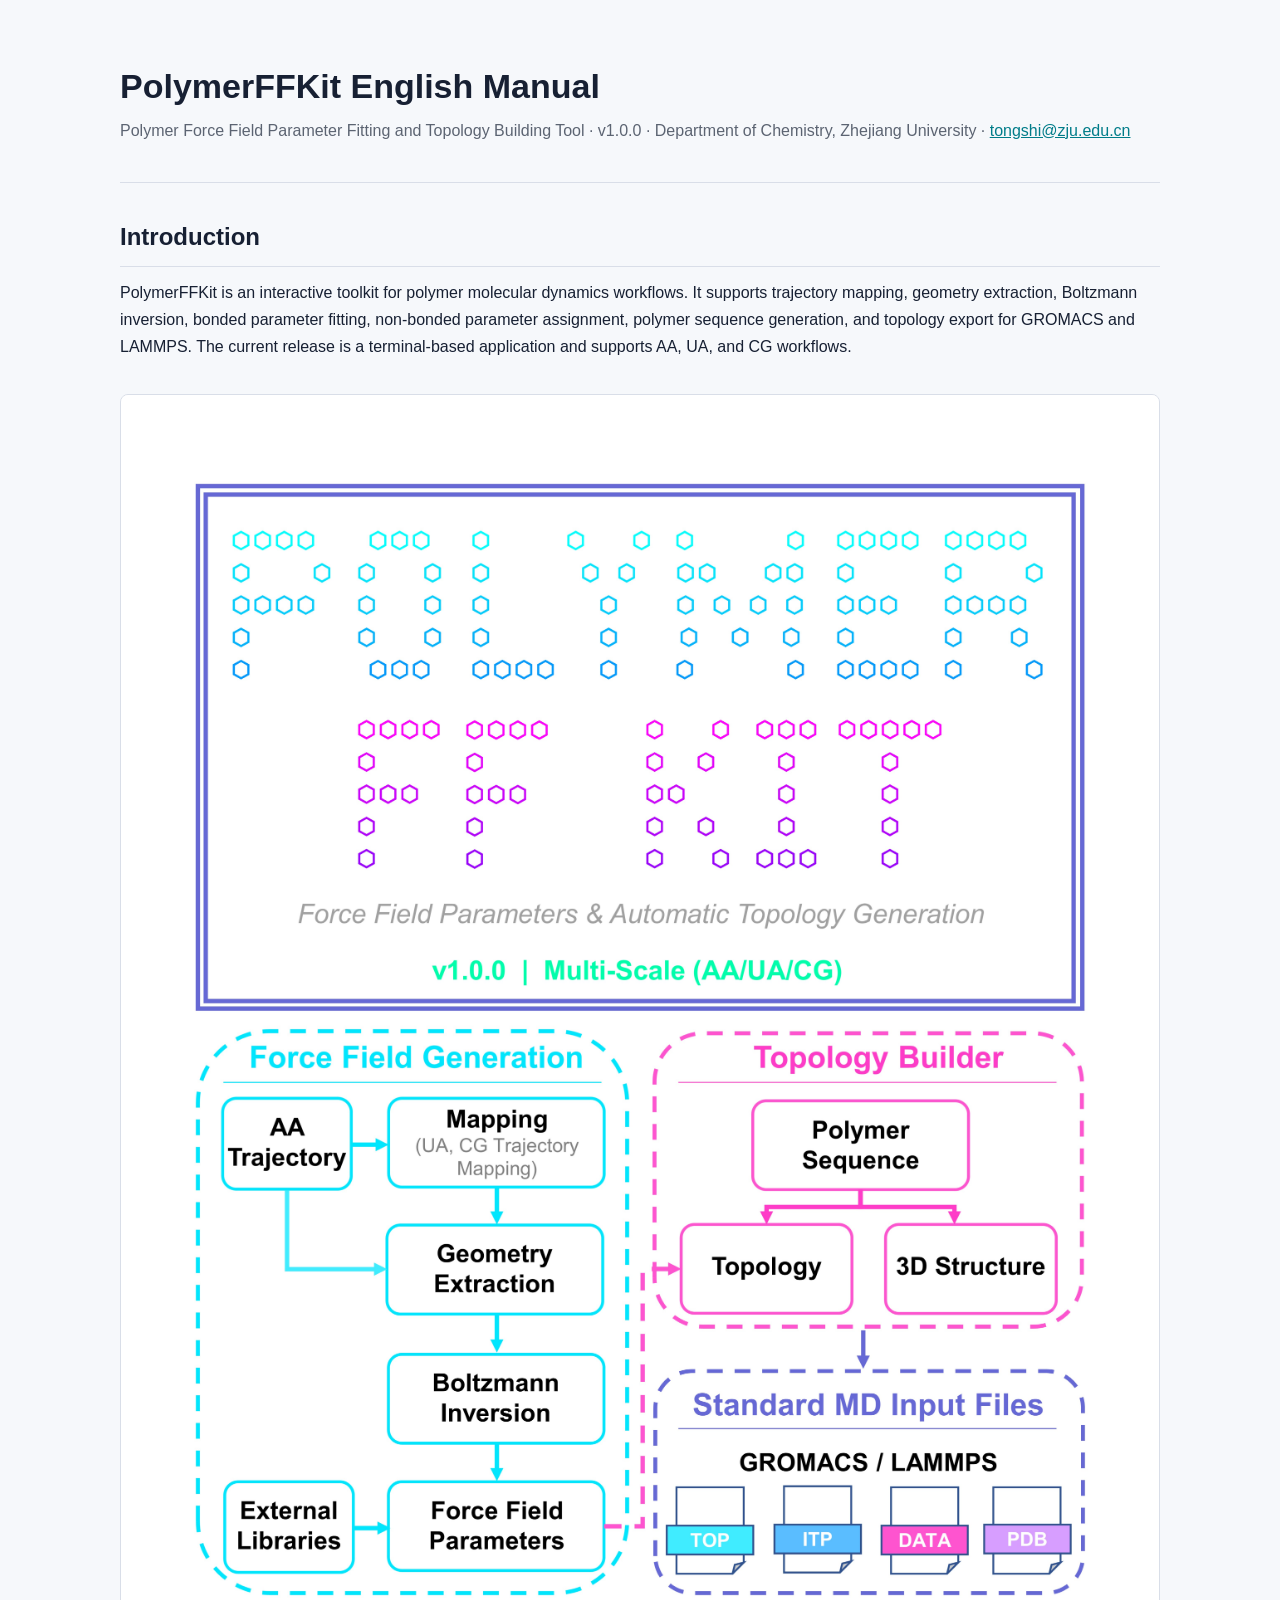
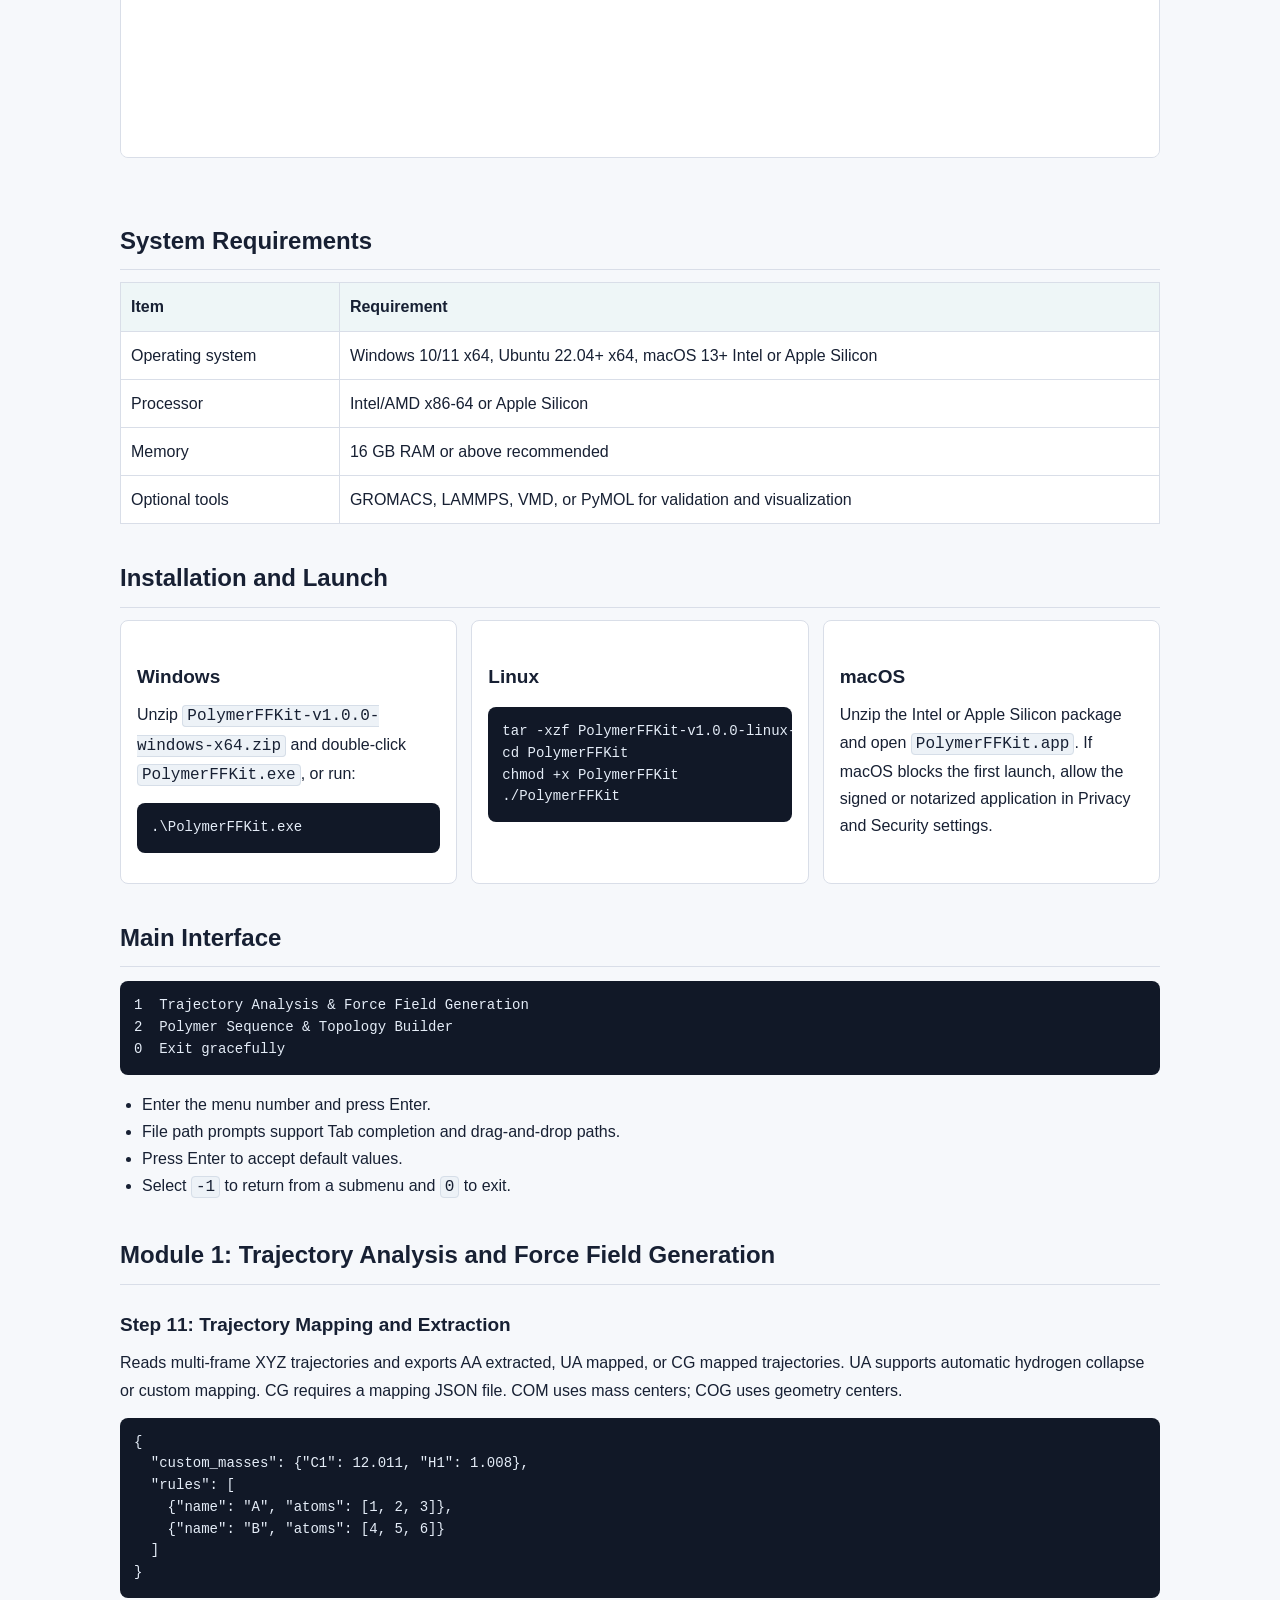
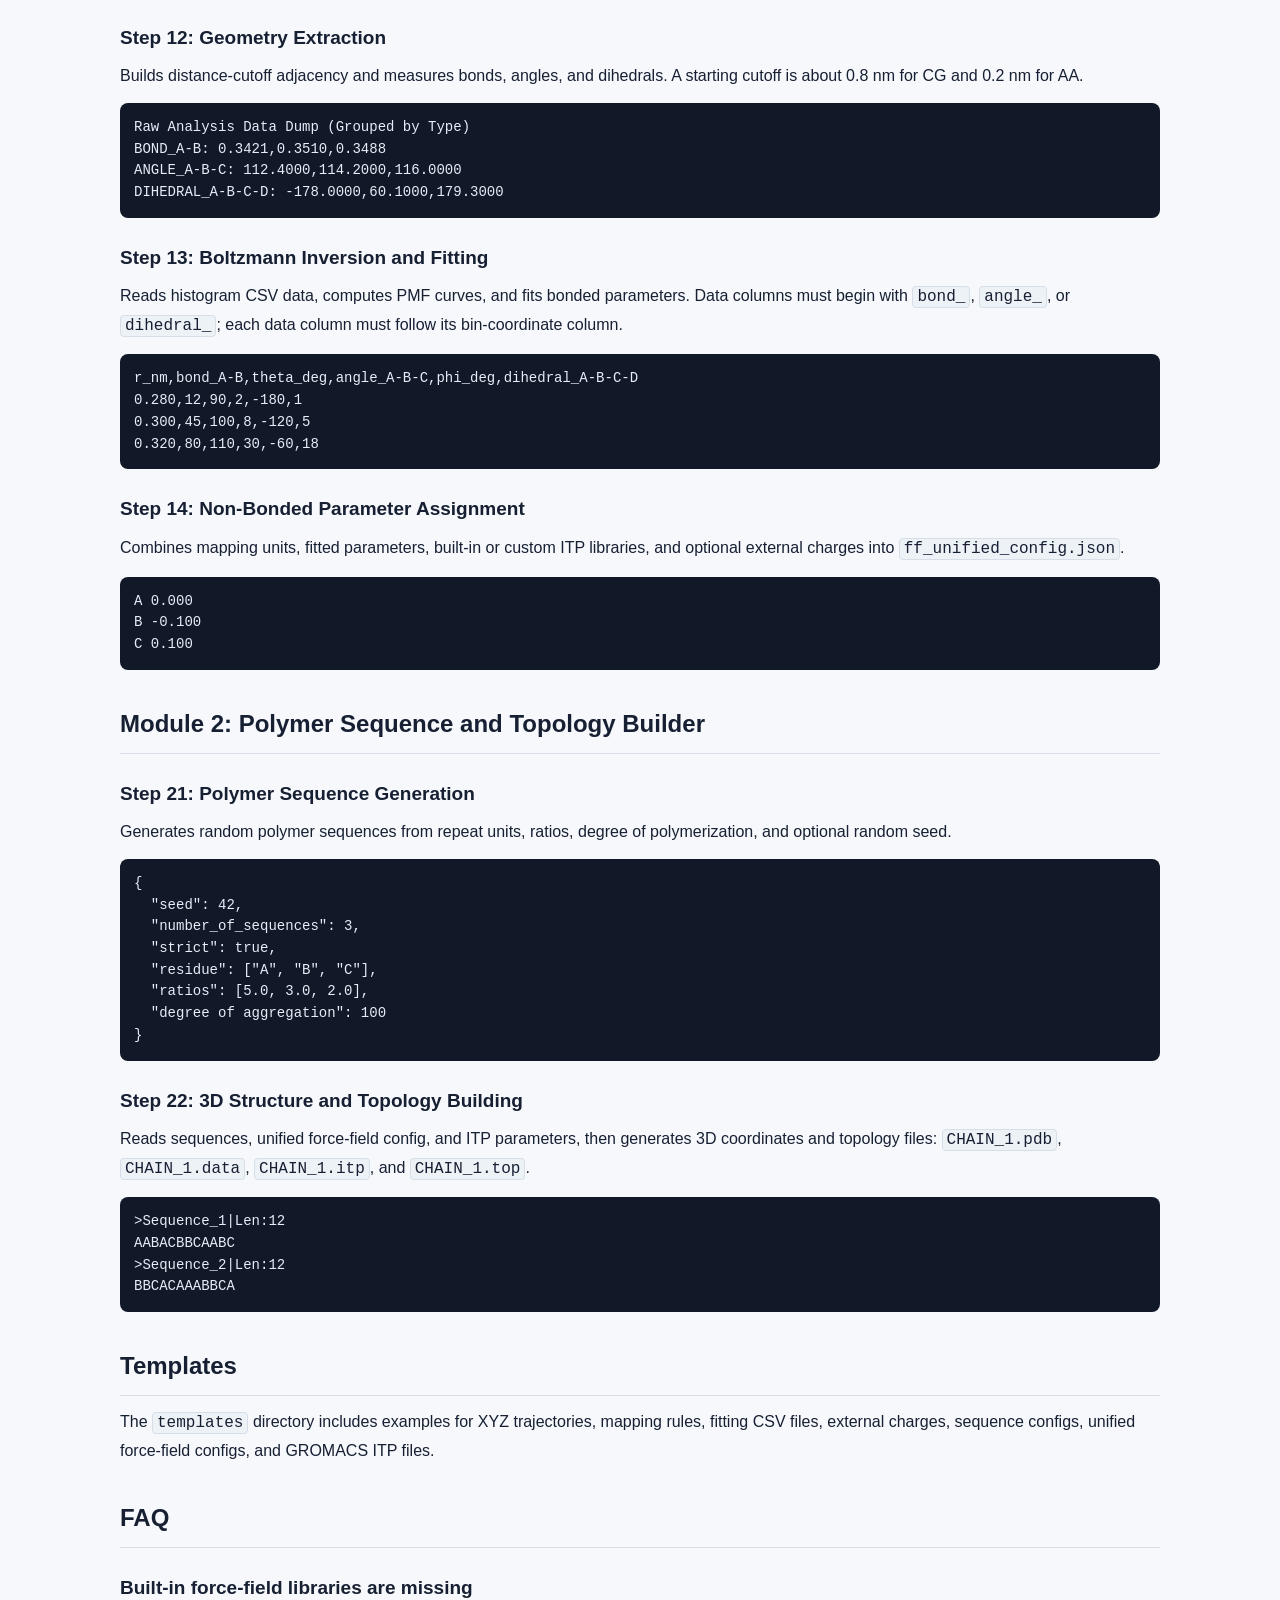
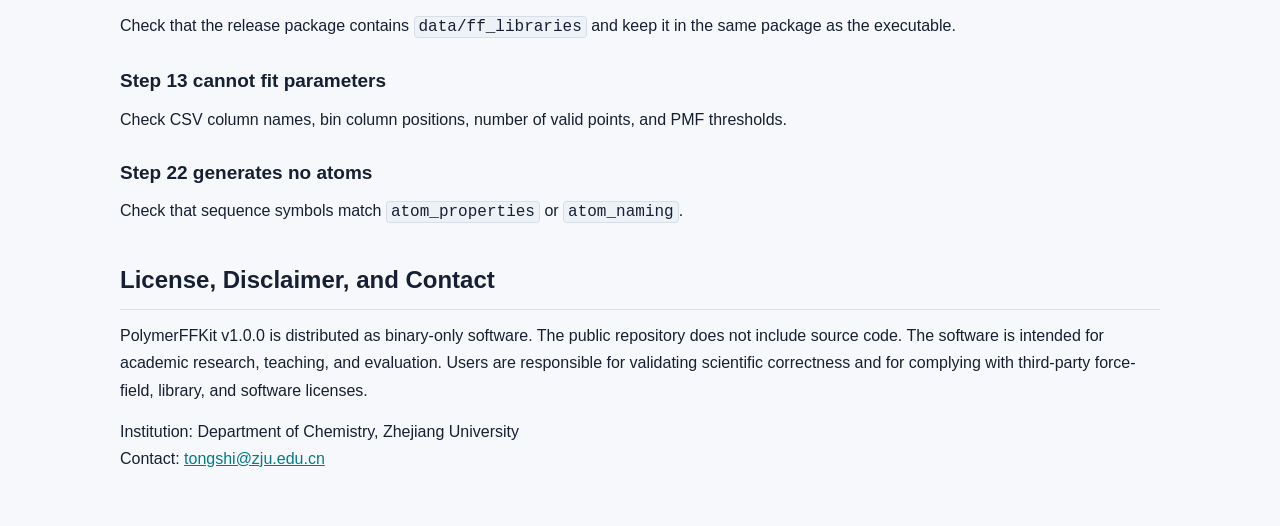
==== manual/English_Manual.html @ 78f0bc70 "Publish PolymerFFKit website" ====
<!doctype html>
<html lang="en">
<head>
  <meta charset="utf-8">
  <meta name="viewport" content="width=device-width, initial-scale=1">
  <title>PolymerFFKit English Manual</title>
  <style>
    :root{color-scheme:light;--ink:#172033;--muted:#5c6472;--line:#d9dee8;--accent:#007c89;--bg:#f6f8fb;--panel:#ffffff}
    *{box-sizing:border-box}
    body{margin:0;background:var(--bg);color:var(--ink);font:16px/1.7 -apple-system,BlinkMacSystemFont,"Segoe UI",Arial,sans-serif}
    main{max-width:1080px;margin:0 auto;padding:32px 20px 64px}
    header{padding:34px 0 24px;border-bottom:1px solid var(--line)}
    h1{font-size:34px;line-height:1.2;margin:0 0 10px}
    h2{font-size:24px;margin:34px 0 12px;border-bottom:1px solid var(--line);padding-bottom:8px}
    h3{font-size:19px;margin:24px 0 8px}
    p{margin:8px 0 14px}
    a{color:var(--accent)}
    .meta{color:var(--muted)}
    .hero{width:100%;border:1px solid var(--line);border-radius:8px;margin:20px 0;background:#fff}
    .grid{display:grid;grid-template-columns:repeat(auto-fit,minmax(240px,1fr));gap:14px}
    .box{background:var(--panel);border:1px solid var(--line);border-radius:8px;padding:16px}
    table{border-collapse:collapse;width:100%;background:#fff;margin:12px 0}
    th,td{border:1px solid var(--line);padding:10px;text-align:left;vertical-align:top}
    th{background:#eef6f7}
    code{background:#edf2f7;border:1px solid #d6dee8;border-radius:4px;padding:1px 4px;font-family:Consolas,monospace}
    pre{overflow:auto;background:#111827;color:#e5edf8;border-radius:8px;padding:14px;font:14px/1.55 Consolas,monospace}
    ul,ol{padding-left:22px}
    @media print{body{background:#fff}main{max-width:none;padding:0}a{color:#000}.box{break-inside:avoid}}
  </style>
</head>
<body>
<main>
  <header>
    <h1>PolymerFFKit English Manual</h1>
    <p class="meta">Polymer Force Field Parameter Fitting and Topology Building Tool · v1.0.0 · Department of Chemistry, Zhejiang University · <a href="mailto:tongshi@zju.edu.cn">tongshi@zju.edu.cn</a></p>
  </header>

  <section>
    <h2>Introduction</h2>
    <p>PolymerFFKit is an interactive toolkit for polymer molecular dynamics workflows. It supports trajectory mapping, geometry extraction, Boltzmann inversion, bonded parameter fitting, non-bonded parameter assignment, polymer sequence generation, and topology export for GROMACS and LAMMPS. The current release is a terminal-based application and supports AA, UA, and CG workflows.</p>
    <img class="hero" src="main-workflow.jpg" alt="PolymerFFKit main page and workflow">
  </section>

  <section>
    <h2>System Requirements</h2>
    <table>
      <tr><th>Item</th><th>Requirement</th></tr>
      <tr><td>Operating system</td><td>Windows 10/11 x64, Ubuntu 22.04+ x64, macOS 13+ Intel or Apple Silicon</td></tr>
      <tr><td>Processor</td><td>Intel/AMD x86-64 or Apple Silicon</td></tr>
      <tr><td>Memory</td><td>16 GB RAM or above recommended</td></tr>
      <tr><td>Optional tools</td><td>GROMACS, LAMMPS, VMD, or PyMOL for validation and visualization</td></tr>
    </table>
  </section>

  <section>
    <h2>Installation and Launch</h2>
    <div class="grid">
      <div class="box">
        <h3>Windows</h3>
        <p>Unzip <code>PolymerFFKit-v1.0.0-windows-x64.zip</code> and double-click <code>PolymerFFKit.exe</code>, or run:</p>
        <pre>.\PolymerFFKit.exe</pre>
      </div>
      <div class="box">
        <h3>Linux</h3>
        <pre>tar -xzf PolymerFFKit-v1.0.0-linux-x64.tar.gz
cd PolymerFFKit
chmod +x PolymerFFKit
./PolymerFFKit</pre>
      </div>
      <div class="box">
        <h3>macOS</h3>
        <p>Unzip the Intel or Apple Silicon package and open <code>PolymerFFKit.app</code>. If macOS blocks the first launch, allow the signed or notarized application in Privacy and Security settings.</p>
      </div>
    </div>
  </section>

  <section>
    <h2>Main Interface</h2>
    <pre>1  Trajectory Analysis & Force Field Generation
2  Polymer Sequence & Topology Builder
0  Exit gracefully</pre>
    <ul>
      <li>Enter the menu number and press Enter.</li>
      <li>File path prompts support Tab completion and drag-and-drop paths.</li>
      <li>Press Enter to accept default values.</li>
      <li>Select <code>-1</code> to return from a submenu and <code>0</code> to exit.</li>
    </ul>
  </section>

  <section>
    <h2>Module 1: Trajectory Analysis and Force Field Generation</h2>
    <h3>Step 11: Trajectory Mapping and Extraction</h3>
    <p>Reads multi-frame XYZ trajectories and exports AA extracted, UA mapped, or CG mapped trajectories. UA supports automatic hydrogen collapse or custom mapping. CG requires a mapping JSON file. COM uses mass centers; COG uses geometry centers.</p>
    <pre>{
  "custom_masses": {"C1": 12.011, "H1": 1.008},
  "rules": [
    {"name": "A", "atoms": [1, 2, 3]},
    {"name": "B", "atoms": [4, 5, 6]}
  ]
}</pre>

    <h3>Step 12: Geometry Extraction</h3>
    <p>Builds distance-cutoff adjacency and measures bonds, angles, and dihedrals. A starting cutoff is about 0.8 nm for CG and 0.2 nm for AA.</p>
    <pre>Raw Analysis Data Dump (Grouped by Type)
BOND_A-B: 0.3421,0.3510,0.3488
ANGLE_A-B-C: 112.4000,114.2000,116.0000
DIHEDRAL_A-B-C-D: -178.0000,60.1000,179.3000</pre>

    <h3>Step 13: Boltzmann Inversion and Fitting</h3>
    <p>Reads histogram CSV data, computes PMF curves, and fits bonded parameters. Data columns must begin with <code>bond_</code>, <code>angle_</code>, or <code>dihedral_</code>; each data column must follow its bin-coordinate column.</p>
    <pre>r_nm,bond_A-B,theta_deg,angle_A-B-C,phi_deg,dihedral_A-B-C-D
0.280,12,90,2,-180,1
0.300,45,100,8,-120,5
0.320,80,110,30,-60,18</pre>

    <h3>Step 14: Non-Bonded Parameter Assignment</h3>
    <p>Combines mapping units, fitted parameters, built-in or custom ITP libraries, and optional external charges into <code>ff_unified_config.json</code>.</p>
    <pre>A 0.000
B -0.100
C 0.100</pre>
  </section>

  <section>
    <h2>Module 2: Polymer Sequence and Topology Builder</h2>
    <h3>Step 21: Polymer Sequence Generation</h3>
    <p>Generates random polymer sequences from repeat units, ratios, degree of polymerization, and optional random seed.</p>
    <pre>{
  "seed": 42,
  "number_of_sequences": 3,
  "strict": true,
  "residue": ["A", "B", "C"],
  "ratios": [5.0, 3.0, 2.0],
  "degree of aggregation": 100
}</pre>

    <h3>Step 22: 3D Structure and Topology Building</h3>
    <p>Reads sequences, unified force-field config, and ITP parameters, then generates 3D coordinates and topology files: <code>CHAIN_1.pdb</code>, <code>CHAIN_1.data</code>, <code>CHAIN_1.itp</code>, and <code>CHAIN_1.top</code>.</p>
    <pre>&gt;Sequence_1|Len:12
AABACBBCAABC
&gt;Sequence_2|Len:12
BBCACAAABBCA</pre>
  </section>

  <section>
    <h2>Templates</h2>
    <p>The <code>templates</code> directory includes examples for XYZ trajectories, mapping rules, fitting CSV files, external charges, sequence configs, unified force-field configs, and GROMACS ITP files.</p>
  </section>

  <section>
    <h2>FAQ</h2>
    <h3>Built-in force-field libraries are missing</h3>
    <p>Check that the release package contains <code>data/ff_libraries</code> and keep it in the same package as the executable.</p>
    <h3>Step 13 cannot fit parameters</h3>
    <p>Check CSV column names, bin column positions, number of valid points, and PMF thresholds.</p>
    <h3>Step 22 generates no atoms</h3>
    <p>Check that sequence symbols match <code>atom_properties</code> or <code>atom_naming</code>.</p>
  </section>

  <section>
    <h2>License, Disclaimer, and Contact</h2>
    <p>PolymerFFKit v1.0.0 is distributed as binary-only software. The public repository does not include source code. The software is intended for academic research, teaching, and evaluation. Users are responsible for validating scientific correctness and for complying with third-party force-field, library, and software licenses.</p>
    <p>Institution: Department of Chemistry, Zhejiang University<br>Contact: <a href="mailto:tongshi@zju.edu.cn">tongshi@zju.edu.cn</a></p>
  </section>
</main>
</body>
</html>
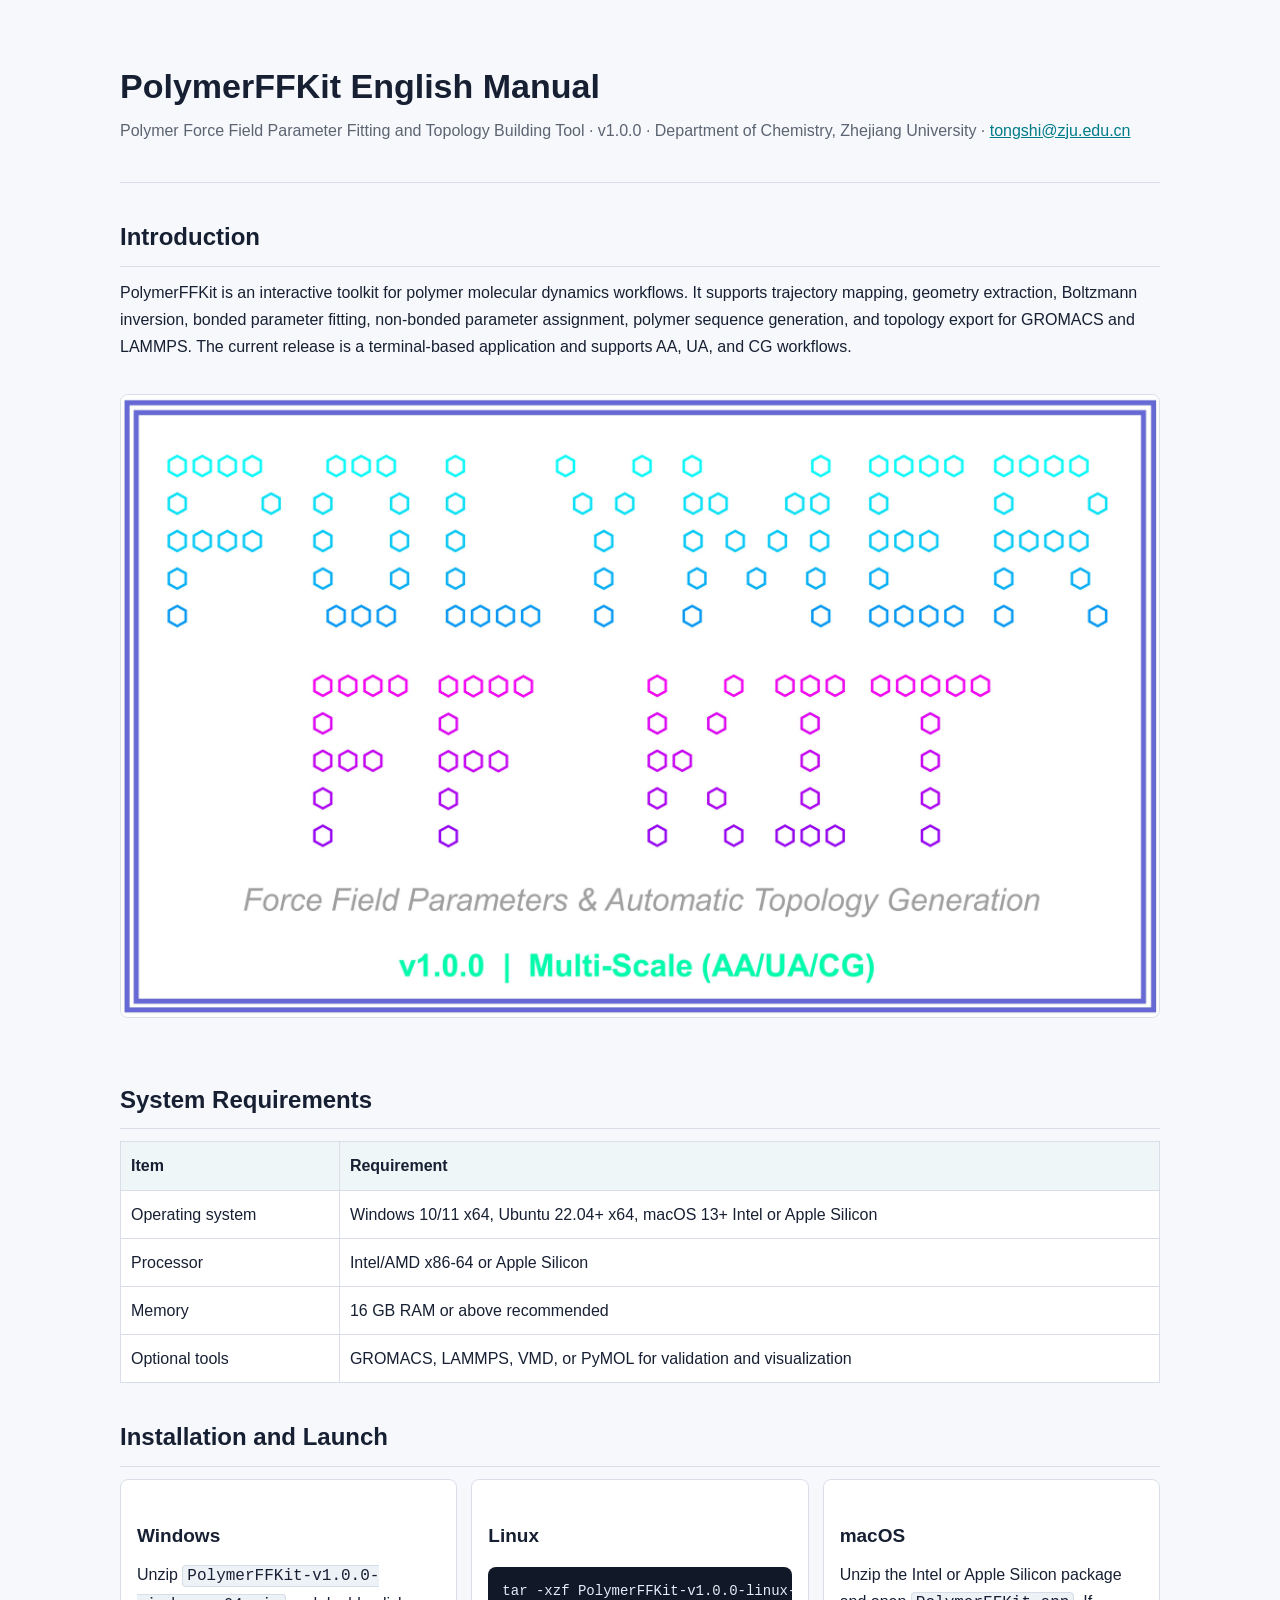
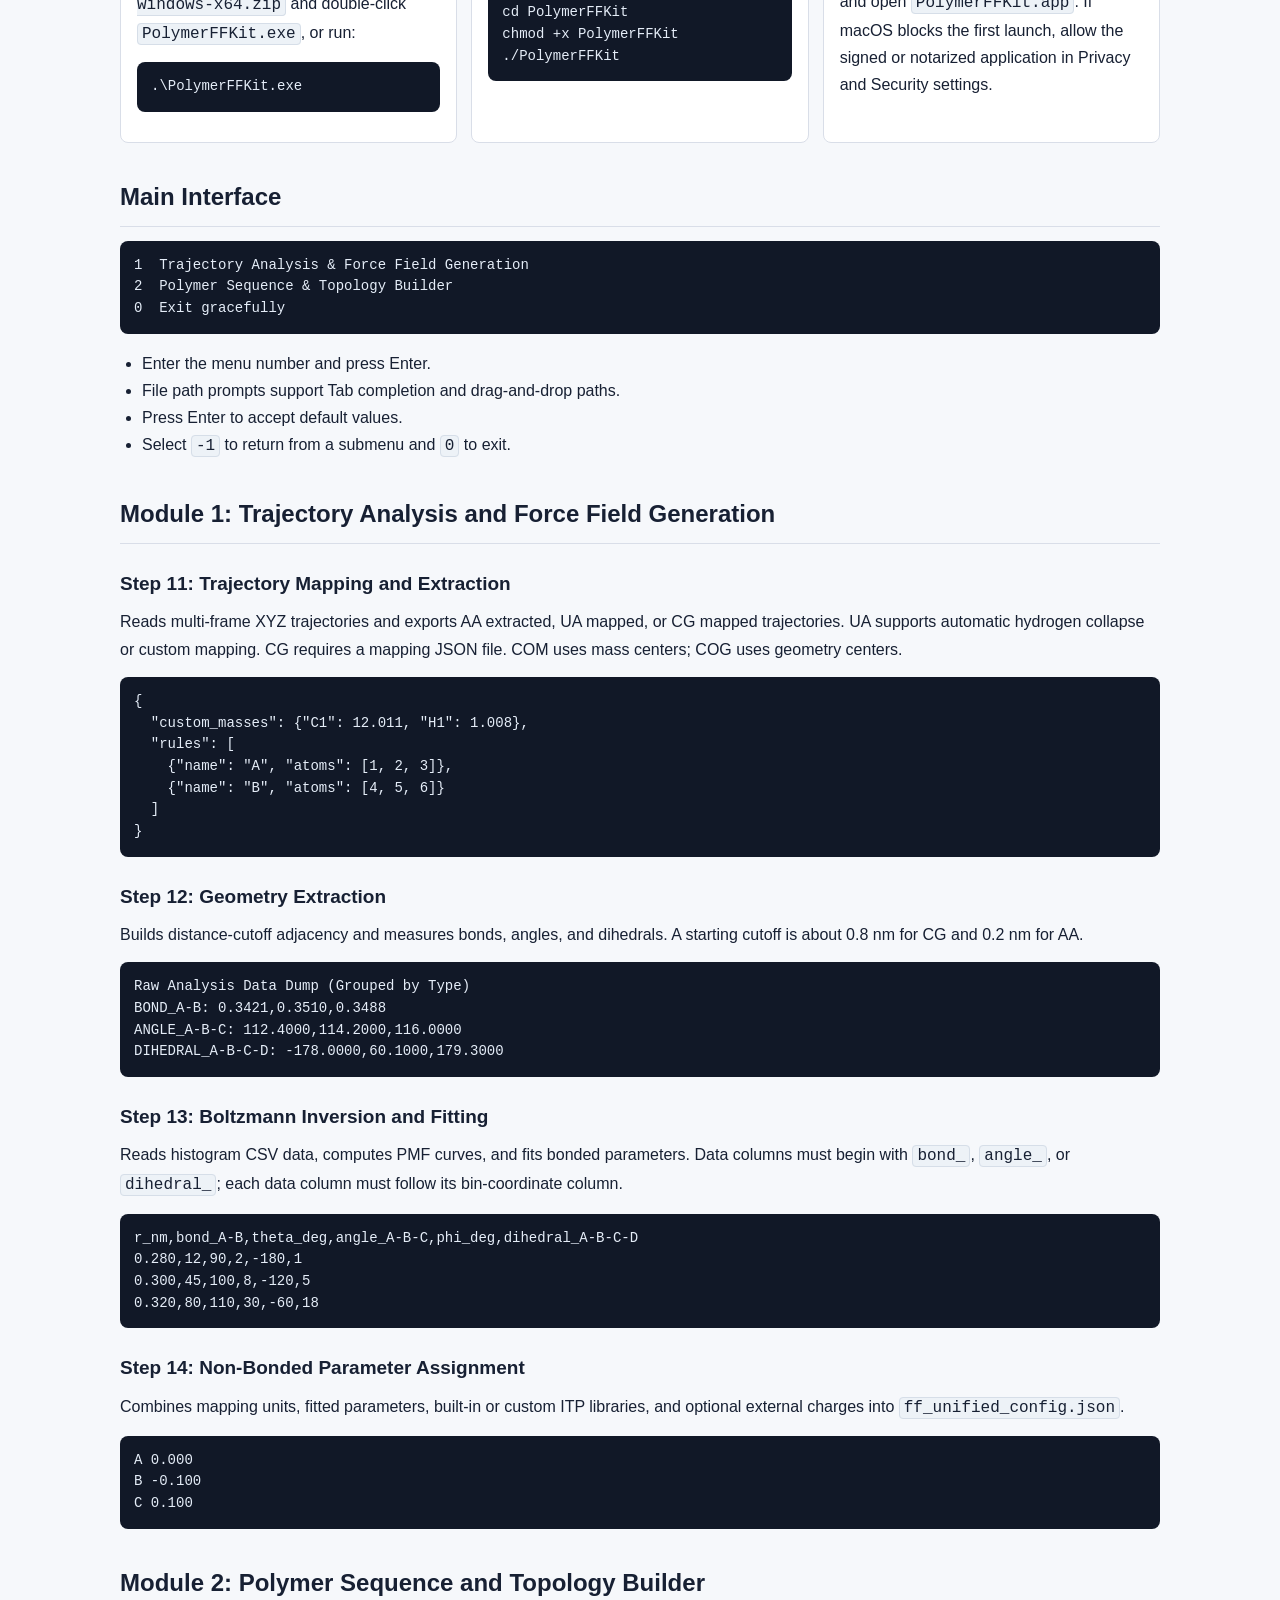
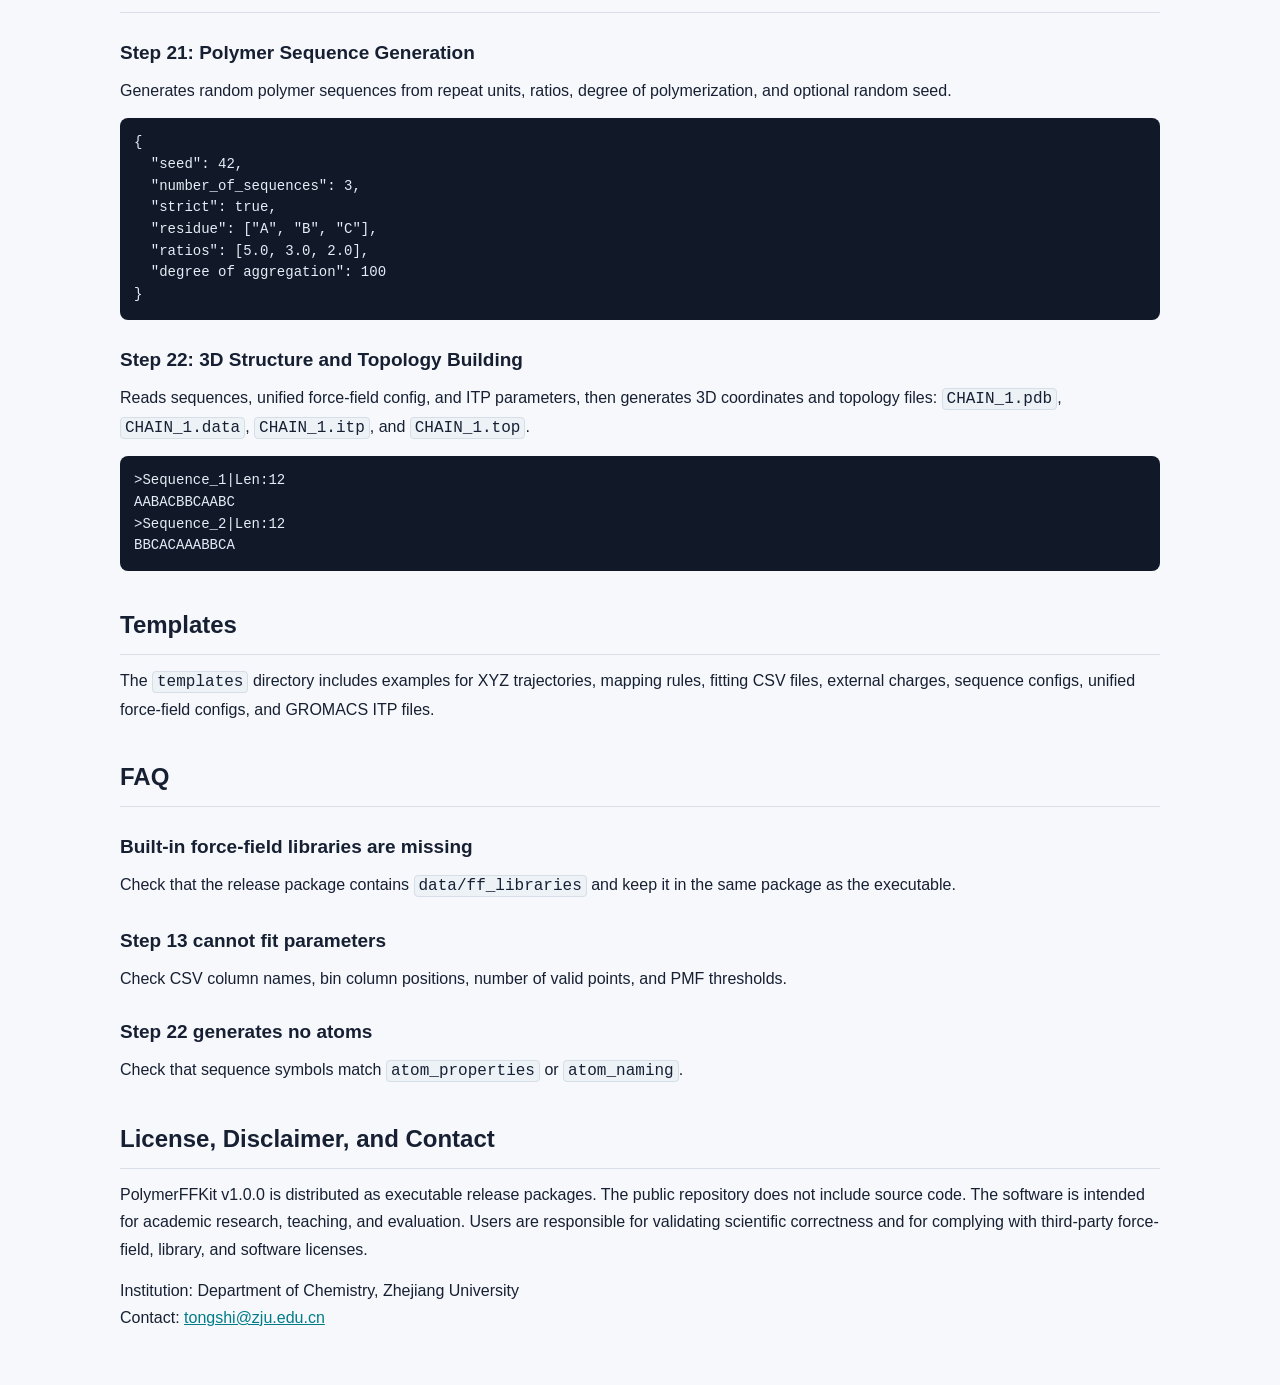
==== commit d3f9ce66: "Update PolymerFFKit website links and manuals" ====
--- a/manual/English_Manual.html
+++ b/manual/English_Manual.html
@@ -158,7 +158,7 @@
 
   <section>
     <h2>License, Disclaimer, and Contact</h2>
-    <p>PolymerFFKit v1.0.0 is distributed as binary-only software. The public repository does not include source code. The software is intended for academic research, teaching, and evaluation. Users are responsible for validating scientific correctness and for complying with third-party force-field, library, and software licenses.</p>
+    <p>PolymerFFKit v1.0.0 is distributed as executable release packages. The public repository does not include source code. The software is intended for academic research, teaching, and evaluation. Users are responsible for validating scientific correctness and for complying with third-party force-field, library, and software licenses.</p>
     <p>Institution: Department of Chemistry, Zhejiang University<br>Contact: <a href="mailto:tongshi@zju.edu.cn">tongshi@zju.edu.cn</a></p>
   </section>
 </main>
